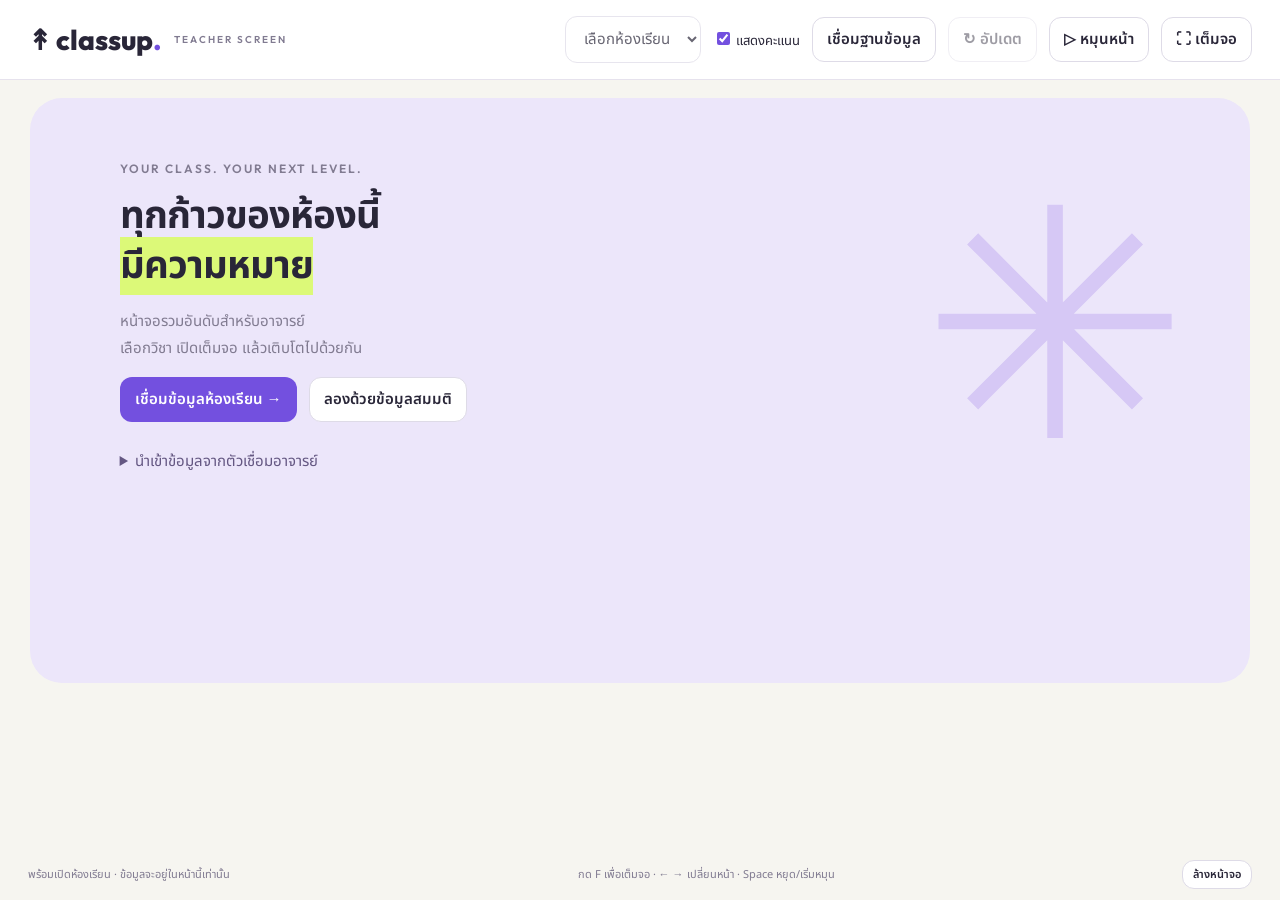
==== teacher.html @ f37948c9 "Add 16:9 teacher classroom screen with owner-only Sheets connector" ====
<!doctype html><html lang="th"><head><meta charset="utf-8"><meta name="viewport" content="width=device-width,initial-scale=1"><title>ClassUp · หน้าจอประจำห้อง</title><link rel="preconnect" href="https://fonts.googleapis.com"><link href="https://fonts.googleapis.com/css2?family=Noto+Sans+Thai:wght@400;500;600;700;800&family=Outfit:wght@500;600;700;800&display=swap" rel="stylesheet"><link rel="stylesheet" href="teacher.css"></head><body>
<header class="controls"><a href="index.html" class="brand">↟ classup<span>.</span></a><span class="teacher-label">TEACHER SCREEN</span><select id="group" aria-label="รายวิชาและกลุ่มเรียน" disabled><option>เลือกห้องเรียน</option></select><label><input id="showScores" type="checkbox" checked> แสดงคะแนน</label><button id="connect">เชื่อมฐานข้อมูล</button><button id="refresh" disabled>↻ อัปเดต</button><button id="rotate" aria-pressed="false">▷ หมุนหน้า</button><button id="full">⛶ เต็มจอ</button></header>
<main id="board" class="board"><section class="welcome"><div class="eyebrow">YOUR CLASS. YOUR NEXT LEVEL.</div><h1>ทุกก้าวของห้องนี้<br><em>มีความหมาย</em></h1><p>หน้าจอรวมอันดับสำหรับอาจารย์<br>เลือกวิชา เปิดเต็มจอ แล้วเติบโตไปด้วยกัน</p><div class="welcome-actions"><button id="start" class="primary">เชื่อมข้อมูลห้องเรียน →</button><button id="demo">ลองด้วยข้อมูลสมมติ</button></div><details><summary>นำเข้าข้อมูลจากตัวเชื่อมอาจารย์</summary><p>หากเบราว์เซอร์ไม่ส่งข้อมูลระหว่างหน้าต่าง ให้ดาวน์โหลดไฟล์จากตัวเชื่อมแล้วนำเข้าที่นี่</p><input id="import" type="file" accept=".json,application/json" aria-label="นำเข้าไฟล์คะแนนสำหรับจออาจารย์"></details></section></main><footer><span id="status" role="status">พร้อมเปิดห้องเรียน · ข้อมูลจะอยู่ในหน้านี้เท่านั้น</span><span>กด F เพื่อเต็มจอ · ← → เปลี่ยนหน้า · Space หยุด/เริ่มหมุน</span><button id="clear">ล้างหน้าจอ</button></footer><script src="teacher-config.js"></script><script src="teacher.js"></script></body></html>
---- teacher.css ----
:root{--bg:#f6f5f0;--ink:#292638;--muted:#817b91;--purple:#7350df;--lime:#dcf978}*{box-sizing:border-box}body{margin:0;background:var(--bg);color:var(--ink);font:15px 'Noto Sans Thai',sans-serif}button,select,input{font:inherit}button,select{border:1px solid #dedbe7;background:white;border-radius:12px;padding:10px 14px;color:var(--ink)}button{cursor:pointer;font-weight:600}button:hover{background:#eee8fc}button:focus-visible,select:focus-visible,summary:focus-visible{outline:3px solid #9a7ee9;outline-offset:3px}button:disabled{opacity:.45;cursor:default}.controls{display:flex;align-items:center;gap:12px;padding:16px 28px;border-bottom:1px solid #e6e2ed;background:#fff}.brand{font:800 28px Outfit,sans-serif;text-decoration:none;color:var(--ink);white-space:nowrap}.brand span{color:var(--purple)}.teacher-label{font:600 10px Outfit;color:var(--muted);letter-spacing:2px;margin-right:auto}.controls label{white-space:nowrap;font-size:13px}.controls input{accent-color:var(--purple)}select{max-width:230px}.board{width:min(100%,1800px);margin:auto;padding:26px 34px;min-height:calc(100vh - 124px)}.welcome{padding:7vh 7vw;background:#ece6fa;border-radius:32px;min-height:65vh;position:relative;overflow:hidden}.welcome:after{content:'✳';font-size:320px;color:#d6c8f5;position:absolute;right:5%;top:0;pointer-events:none}.eyebrow{font:600 12px Outfit;letter-spacing:2px;color:var(--muted)}h1{font-size:clamp(30px,3vw,58px);line-height:1.3;letter-spacing:-1px;margin:16px 0}h1 em{font-style:normal;background:var(--lime)}p{color:var(--muted);line-height:1.8}.welcome-actions{display:flex;gap:12px;position:relative;z-index:1}.primary{background:var(--purple);color:white;border-color:transparent}details{margin-top:28px;max-width:650px;position:relative;z-index:1}summary{cursor:pointer;color:#645782}.board-head{display:flex;align-items:center;justify-content:space-between;margin-bottom:22px}.board-head h1{font-size:clamp(26px,2.4vw,44px);margin:6px 0}.board-head p{margin:0}.live-tag{padding:8px 16px;border-radius:30px;background:#e9f3ce;font-size:13px}.stage{display:grid;grid-template-columns:minmax(0,1.03fr) minmax(0,1fr);gap:24px}.podium-panel{background:var(--purple);border-radius:26px;padding:24px;color:white;overflow:hidden}.section-head{display:flex;align-items:center;justify-content:space-between;gap:12px}.section-head h2{margin:0;font-size:22px}.section-head small{opacity:.8}.podium{display:grid;grid-template-columns:1fr 1.15fr 1fr;align-items:end;gap:12px;text-align:center;margin-top:20px}.podium-person{background:#ffffff16;border-radius:20px 20px 8px 8px;padding:18px 8px 12px;min-width:0}.podium-person.winner{background:#ffffff24;padding-top:26px}.avatar{width:60px;height:60px;display:grid;place-items:center;border-radius:50%;background:#eee7ff;font-size:36px;margin:0 auto 8px}.winner .avatar{width:76px;height:76px;font-size:44px}.person-name{overflow:hidden;text-overflow:ellipsis;white-space:nowrap;font-size:20px;font-weight:700}.badge{height:58px;width:58px;object-fit:contain;vertical-align:middle}.rank-num{font:800 36px Outfit;color:var(--lime);margin:5px}.score{font:700 26px Outfit}.score small{font:400 12px 'Noto Sans Thai';opacity:.7}.runners{margin-top:14px;display:grid;grid-template-columns:1fr 1fr;gap:10px}.runner{display:flex;align-items:center;gap:10px;padding:10px 12px;background:#ffffff14;border-radius:14px;min-width:0}.runner .person-name{font-size:17px;flex:1}.runner .badge{width:40px;height:40px}.runner .score{font-size:20px}.top-note{font-size:12px;opacity:.8;margin:14px 0 0}.ranking{background:white;border:1px solid #e9e5ef;border-radius:26px;padding:22px;display:flex;flex-direction:column}.ranking .section-head{margin-bottom:10px}.pager{display:flex;align-items:center;gap:8px;font:600 13px Outfit}.pager button{padding:4px 12px}table{border-collapse:collapse;width:100%;table-layout:fixed}th{text-align:left;font-weight:400;font-size:12px;color:var(--muted);padding:9px 8px;border-bottom:1px solid #eae6ef}td{padding:10px 8px;border-bottom:1px solid #f2eff6;font-size:19px;height:55px}td:first-child{font:700 21px Outfit;color:var(--purple)}th:first-child{width:62px}th:nth-child(3){width:145px}th:last-child{text-align:right;width:100px}td:last-child{text-align:right;font:700 23px Outfit}td:nth-child(2){overflow:hidden;text-overflow:ellipsis;white-space:nowrap}.rank-label{font:600 14px Outfit;display:inline-flex;align-items:center;gap:4px}.rank-label .badge{width:35px;height:35px}.summary{display:grid;grid-template-columns:1fr 1fr 2.4fr;gap:18px;margin-top:22px}.metric{background:white;border:1px solid #e9e5ef;border-radius:20px;padding:18px 22px}.metric-label{font-size:13px;color:var(--muted)}.metric strong{display:block;font:700 34px Outfit;margin-top:4px}.metric strong small{font:400 12px 'Noto Sans Thai';color:var(--muted)}.distribution{display:flex;gap:12px;justify-content:space-between;margin-top:12px}.distribution span{text-align:center;flex:1;font:600 12px Outfit}.distribution b{display:block;font-size:20px;margin-top:5px}.distribution i{display:block;height:6px;border-radius:5px;margin-top:6px}footer{display:flex;justify-content:space-between;align-items:center;gap:20px;padding:8px 28px;color:var(--muted);font-size:11px}footer button{font-size:11px;padding:5px 10px}.error{color:#b52d55!important}.demo-tag{background:#fff0ce}.empty{text-align:center;padding:50px;color:var(--muted)}:fullscreen .controls{opacity:0;position:absolute;top:0;left:0;right:0;z-index:5;transition:opacity .2s}:fullscreen .controls:hover,:fullscreen .controls:focus-within{opacity:1}:fullscreen .board{padding-top:20px;min-height:calc(100vh - 36px)}:fullscreen footer{padding-top:0}@media(min-width:1500px){.podium-person{padding:30px 10px 18px}.winner .avatar{width:100px;height:100px;font-size:60px}.avatar{width:80px;height:80px;font-size:48px}td{height:65px;font-size:24px}.person-name{font-size:25px}.score{font-size:34px}.metric strong{font-size:42px}}@media(max-width:1000px){.controls{flex-wrap:wrap;padding:12px}.teacher-label{display:none}.board{padding:18px}.stage{grid-template-columns:1fr}.summary{grid-template-columns:1fr 1fr}.metric:last-child{grid-column:1/-1}footer{flex-wrap:wrap}.welcome:after{opacity:.3}.controls button{font-size:12px}.board-head{align-items:flex-start}.board-head p{font-size:12px}}@media(prefers-reduced-motion:reduce){*{transition:none!important}}
@media(min-width:1001px){.board{padding:18px 30px}.board-head{margin-bottom:16px}.board-head h1{font-size:32px}.podium-person{padding:12px 8px}.podium-person.winner{padding-top:18px}.avatar{width:56px;height:56px;font-size:34px}.winner .avatar{width:72px;height:72px;font-size:44px}.rank-num{font-size:28px;margin:2px}.person-name{font-size:22px}.score{font-size:28px}.podium{margin-top:14px}.podium-panel{padding:20px}.podium-person .badge{height:48px;width:48px}.ranking{padding:18px 22px}td{height:48px;padding:7px 8px;font-size:21px}.summary{margin-top:16px}.metric{padding:12px 20px}.metric strong{font-size:32px}.distribution{margin-top:8px}.top-note{color:#eee5ff}.welcome{min-height:65vh}}
@media(min-width:1001px){.ranking td{height:42px;padding:4px 8px}.ranking .badge{height:28px;width:28px}.podium-panel{padding:16px 20px}.board-head p{font-size:13px}.board-head h1{margin:3px 0}.summary .metric{padding:10px 20px}footer{padding-top:4px;padding-bottom:4px}}
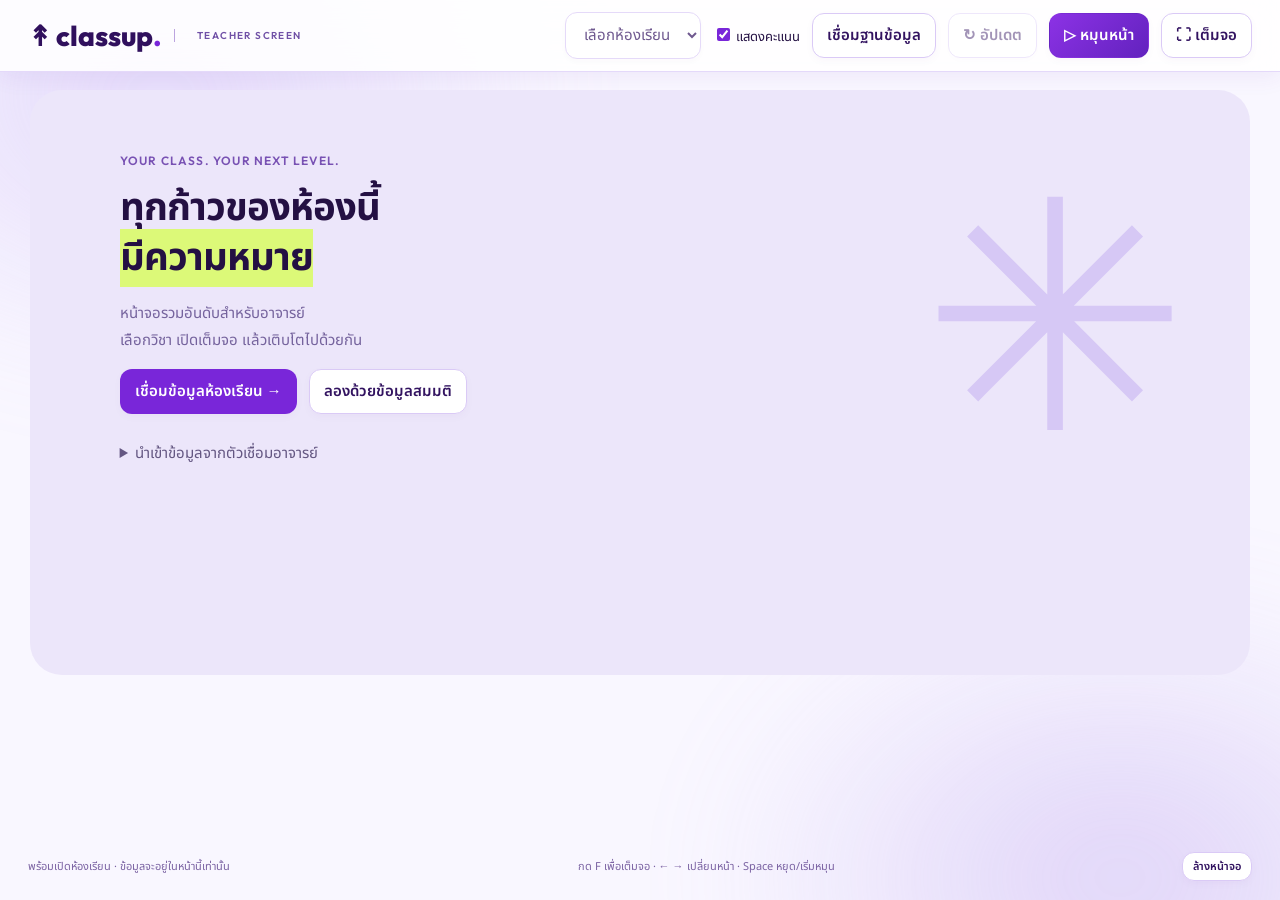
==== commit 9fc163f8: "Refresh teacher screen with lavender cards and gentle podium motion" ====
--- a/teacher.html
+++ b/teacher.html
@@ -1,4 +1,5 @@
-<!doctype html><html lang="th"><head><meta charset="utf-8"><meta name="viewport" content="width=device-width,initial-scale=1"><title>ClassUp · หน้าจอประจำห้อง</title><link rel="preconnect" href="https://fonts.googleapis.com"><link href="https://fonts.googleapis.com/css2?family=Noto+Sans+Thai:wght@400;500;600;700;800&family=Outfit:wght@500;600;700;800&display=swap" rel="stylesheet"><link rel="stylesheet" href="teacher.css"></head><body>
+<!doctype html><html lang="th"><head><meta charset="utf-8"><meta name="viewport" content="width=device-width,initial-scale=1"><title>ClassUp · หน้าจอประจำห้อง</title><link rel="preconnect" href="https://fonts.googleapis.com"><link href="https://fonts.googleapis.com/css2?family=Noto+Sans+Thai:wght@400;500;600;700;800&family=Outfit:wght@500;600;700;800&display=swap" rel="stylesheet"><link rel="stylesheet" href="teacher.css?v=spotlight-20261104"></head><body>
 <header class="controls"><a href="index.html" class="brand">↟ classup<span>.</span></a><span class="teacher-label">TEACHER SCREEN</span><select id="group" aria-label="รายวิชาและกลุ่มเรียน" disabled><option>เลือกห้องเรียน</option></select><label><input id="showScores" type="checkbox" checked> แสดงคะแนน</label><button id="connect">เชื่อมฐานข้อมูล</button><button id="refresh" disabled>↻ อัปเดต</button><button id="rotate" aria-pressed="false">▷ หมุนหน้า</button><button id="full">⛶ เต็มจอ</button></header>
-<main id="board" class="board"><section class="welcome"><div class="eyebrow">YOUR CLASS. YOUR NEXT LEVEL.</div><h1>ทุกก้าวของห้องนี้<br><em>มีความหมาย</em></h1><p>หน้าจอรวมอันดับสำหรับอาจารย์<br>เลือกวิชา เปิดเต็มจอ แล้วเติบโตไปด้วยกัน</p><div class="welcome-actions"><button id="start" class="primary">เชื่อมข้อมูลห้องเรียน →</button><button id="demo">ลองด้วยข้อมูลสมมติ</button></div><details><summary>นำเข้าข้อมูลจากตัวเชื่อมอาจารย์</summary><p>หากเบราว์เซอร์ไม่ส่งข้อมูลระหว่างหน้าต่าง ให้ดาวน์โหลดไฟล์จากตัวเชื่อมแล้วนำเข้าที่นี่</p><input id="import" type="file" accept=".json,application/json" aria-label="นำเข้าไฟล์คะแนนสำหรับจออาจารย์"></details></section></main><footer><span id="status" role="status">พร้อมเปิดห้องเรียน · ข้อมูลจะอยู่ในหน้านี้เท่านั้น</span><span>กด F เพื่อเต็มจอ · ← → เปลี่ยนหน้า · Space หยุด/เริ่มหมุน</span><button id="clear">ล้างหน้าจอ</button></footer><script src="teacher-config.js"></script><script src="teacher.js"></script></body></html>
-
+<main id="board" class="board"><section class="welcome"><div class="eyebrow">YOUR CLASS. YOUR NEXT LEVEL.</div><h1>ทุกก้าวของห้องนี้<br><em>มีความหมาย</em></h1><p>หน้าจอรวมอันดับสำหรับอาจารย์<br>เลือกวิชา เปิดเต็มจอ แล้วเติบโตไปด้วยกัน</p><div class="welcome-actions"><button id="start" class="primary">เชื่อมข้อมูลห้องเรียน →</button><button id="demo">ลองด้วยข้อมูลสมมติ</button></div><details><summary>นำเข้าข้อมูลจากตัวเชื่อมอาจารย์</summary><p>หากเบราว์เซอร์ไม่ส่งข้อมูลระหว่างหน้าต่าง ให้ดาวน์โหลดไฟล์จากตัวเชื่อมแล้วนำเข้าที่นี่</p><input id="import" type="file" accept=".json,application/json" aria-label="นำเข้าไฟล์คะแนนสำหรับจออาจารย์"></details></section></main><footer><span id="status" role="status">พร้อมเปิดห้องเรียน · ข้อมูลจะอยู่ในหน้านี้เท่านั้น</span><span>กด F เพื่อเต็มจอ · ← → เปลี่ยนหน้า · Space หยุด/เริ่มหมุน</span><button id="clear">ล้างหน้าจอ</button></footer><script src="teacher-config.js"></script><script src="avatar-renderer.js?v=avatar-sync1"></script><script src="teacher.js?v=avatar-sync1"></script></body></html>
+
+
--- a/teacher.css
+++ b/teacher.css
@@ -1,4 +1,54 @@
 :root{--bg:#f6f5f0;--ink:#292638;--muted:#817b91;--purple:#7350df;--lime:#dcf978}*{box-sizing:border-box}body{margin:0;background:var(--bg);color:var(--ink);font:15px 'Noto Sans Thai',sans-serif}button,select,input{font:inherit}button,select{border:1px solid #dedbe7;background:white;border-radius:12px;padding:10px 14px;color:var(--ink)}button{cursor:pointer;font-weight:600}button:hover{background:#eee8fc}button:focus-visible,select:focus-visible,summary:focus-visible{outline:3px solid #9a7ee9;outline-offset:3px}button:disabled{opacity:.45;cursor:default}.controls{display:flex;align-items:center;gap:12px;padding:16px 28px;border-bottom:1px solid #e6e2ed;background:#fff}.brand{font:800 28px Outfit,sans-serif;text-decoration:none;color:var(--ink);white-space:nowrap}.brand span{color:var(--purple)}.teacher-label{font:600 10px Outfit;color:var(--muted);letter-spacing:2px;margin-right:auto}.controls label{white-space:nowrap;font-size:13px}.controls input{accent-color:var(--purple)}select{max-width:230px}.board{width:min(100%,1800px);margin:auto;padding:26px 34px;min-height:calc(100vh - 124px)}.welcome{padding:7vh 7vw;background:#ece6fa;border-radius:32px;min-height:65vh;position:relative;overflow:hidden}.welcome:after{content:'✳';font-size:320px;color:#d6c8f5;position:absolute;right:5%;top:0;pointer-events:none}.eyebrow{font:600 12px Outfit;letter-spacing:2px;color:var(--muted)}h1{font-size:clamp(30px,3vw,58px);line-height:1.3;letter-spacing:-1px;margin:16px 0}h1 em{font-style:normal;background:var(--lime)}p{color:var(--muted);line-height:1.8}.welcome-actions{display:flex;gap:12px;position:relative;z-index:1}.primary{background:var(--purple);color:white;border-color:transparent}details{margin-top:28px;max-width:650px;position:relative;z-index:1}summary{cursor:pointer;color:#645782}.board-head{display:flex;align-items:center;justify-content:space-between;margin-bottom:22px}.board-head h1{font-size:clamp(26px,2.4vw,44px);margin:6px 0}.board-head p{margin:0}.live-tag{padding:8px 16px;border-radius:30px;background:#e9f3ce;font-size:13px}.stage{display:grid;grid-template-columns:minmax(0,1.03fr) minmax(0,1fr);gap:24px}.podium-panel{background:var(--purple);border-radius:26px;padding:24px;color:white;overflow:hidden}.section-head{display:flex;align-items:center;justify-content:space-between;gap:12px}.section-head h2{margin:0;font-size:22px}.section-head small{opacity:.8}.podium{display:grid;grid-template-columns:1fr 1.15fr 1fr;align-items:end;gap:12px;text-align:center;margin-top:20px}.podium-person{background:#ffffff16;border-radius:20px 20px 8px 8px;padding:18px 8px 12px;min-width:0}.podium-person.winner{background:#ffffff24;padding-top:26px}.avatar{width:60px;height:60px;display:grid;place-items:center;border-radius:50%;background:#eee7ff;font-size:36px;margin:0 auto 8px}.winner .avatar{width:76px;height:76px;font-size:44px}.person-name{overflow:hidden;text-overflow:ellipsis;white-space:nowrap;font-size:20px;font-weight:700}.badge{height:58px;width:58px;object-fit:contain;vertical-align:middle}.rank-num{font:800 36px Outfit;color:var(--lime);margin:5px}.score{font:700 26px Outfit}.score small{font:400 12px 'Noto Sans Thai';opacity:.7}.runners{margin-top:14px;display:grid;grid-template-columns:1fr 1fr;gap:10px}.runner{display:flex;align-items:center;gap:10px;padding:10px 12px;background:#ffffff14;border-radius:14px;min-width:0}.runner .person-name{font-size:17px;flex:1}.runner .badge{width:40px;height:40px}.runner .score{font-size:20px}.top-note{font-size:12px;opacity:.8;margin:14px 0 0}.ranking{background:white;border:1px solid #e9e5ef;border-radius:26px;padding:22px;display:flex;flex-direction:column}.ranking .section-head{margin-bottom:10px}.pager{display:flex;align-items:center;gap:8px;font:600 13px Outfit}.pager button{padding:4px 12px}table{border-collapse:collapse;width:100%;table-layout:fixed}th{text-align:left;font-weight:400;font-size:12px;color:var(--muted);padding:9px 8px;border-bottom:1px solid #eae6ef}td{padding:10px 8px;border-bottom:1px solid #f2eff6;font-size:19px;height:55px}td:first-child{font:700 21px Outfit;color:var(--purple)}th:first-child{width:62px}th:nth-child(3){width:145px}th:last-child{text-align:right;width:100px}td:last-child{text-align:right;font:700 23px Outfit}td:nth-child(2){overflow:hidden;text-overflow:ellipsis;white-space:nowrap}.rank-label{font:600 14px Outfit;display:inline-flex;align-items:center;gap:4px}.rank-label .badge{width:35px;height:35px}.summary{display:grid;grid-template-columns:1fr 1fr 2.4fr;gap:18px;margin-top:22px}.metric{background:white;border:1px solid #e9e5ef;border-radius:20px;padding:18px 22px}.metric-label{font-size:13px;color:var(--muted)}.metric strong{display:block;font:700 34px Outfit;margin-top:4px}.metric strong small{font:400 12px 'Noto Sans Thai';color:var(--muted)}.distribution{display:flex;gap:12px;justify-content:space-between;margin-top:12px}.distribution span{text-align:center;flex:1;font:600 12px Outfit}.distribution b{display:block;font-size:20px;margin-top:5px}.distribution i{display:block;height:6px;border-radius:5px;margin-top:6px}footer{display:flex;justify-content:space-between;align-items:center;gap:20px;padding:8px 28px;color:var(--muted);font-size:11px}footer button{font-size:11px;padding:5px 10px}.error{color:#b52d55!important}.demo-tag{background:#fff0ce}.empty{text-align:center;padding:50px;color:var(--muted)}:fullscreen .controls{opacity:0;position:absolute;top:0;left:0;right:0;z-index:5;transition:opacity .2s}:fullscreen .controls:hover,:fullscreen .controls:focus-within{opacity:1}:fullscreen .board{padding-top:20px;min-height:calc(100vh - 36px)}:fullscreen footer{padding-top:0}@media(min-width:1500px){.podium-person{padding:30px 10px 18px}.winner .avatar{width:100px;height:100px;font-size:60px}.avatar{width:80px;height:80px;font-size:48px}td{height:65px;font-size:24px}.person-name{font-size:25px}.score{font-size:34px}.metric strong{font-size:42px}}@media(max-width:1000px){.controls{flex-wrap:wrap;padding:12px}.teacher-label{display:none}.board{padding:18px}.stage{grid-template-columns:1fr}.summary{grid-template-columns:1fr 1fr}.metric:last-child{grid-column:1/-1}footer{flex-wrap:wrap}.welcome:after{opacity:.3}.controls button{font-size:12px}.board-head{align-items:flex-start}.board-head p{font-size:12px}}@media(prefers-reduced-motion:reduce){*{transition:none!important}}
-@media(min-width:1001px){.board{padding:18px 30px}.board-head{margin-bottom:16px}.board-head h1{font-size:32px}.podium-person{padding:12px 8px}.podium-person.winner{padding-top:18px}.avatar{width:56px;height:56px;font-size:34px}.winner .avatar{width:72px;height:72px;font-size:44px}.rank-num{font-size:28px;margin:2px}.person-name{font-size:22px}.score{font-size:28px}.podium{margin-top:14px}.podium-panel{padding:20px}.podium-person .badge{height:48px;width:48px}.ranking{padding:18px 22px}td{height:48px;padding:7px 8px;font-size:21px}.summary{margin-top:16px}.metric{padding:12px 20px}.metric strong{font-size:32px}.distribution{margin-top:8px}.top-note{color:#eee5ff}.welcome{min-height:65vh}}
-@media(min-width:1001px){.ranking td{height:42px;padding:4px 8px}.ranking .badge{height:28px;width:28px}.podium-panel{padding:16px 20px}.board-head p{font-size:13px}.board-head h1{margin:3px 0}.summary .metric{padding:10px 20px}footer{padding-top:4px;padding-bottom:4px}}
-
+@media(min-width:1001px){.board{padding:18px 30px}.board-head{margin-bottom:16px}.board-head h1{font-size:32px}.podium-person{padding:12px 8px}.podium-person.winner{padding-top:18px}.avatar{width:56px;height:56px;font-size:34px}.winner .avatar{width:72px;height:72px;font-size:44px}.rank-num{font-size:28px;margin:2px}.person-name{font-size:22px}.score{font-size:28px}.podium{margin-top:14px}.podium-panel{padding:20px}.podium-person .badge{height:48px;width:48px}.ranking{padding:18px 22px}td{height:48px;padding:7px 8px;font-size:21px}.summary{margin-top:16px}.metric{padding:12px 20px}.metric strong{font-size:32px}.distribution{margin-top:8px}.top-note{color:#eee5ff}.welcome{min-height:65vh}}
+@media(min-width:1001px){.ranking td{height:42px;padding:4px 8px}.ranking .badge{height:28px;width:28px}.podium-panel{padding:16px 20px}.board-head p{font-size:13px}.board-head h1{margin:3px 0}.summary .metric{padding:10px 20px}footer{padding-top:4px;padding-bottom:4px}}
+@media(min-width:1001px){html.presenting .controls{opacity:0;position:absolute;top:0;left:0;right:0;z-index:5}html.presenting .controls:hover,html.presenting .controls:focus-within{opacity:1}html.presenting .board{padding-top:12px;min-height:0}}
+
+
+
+/* Saved student avatars: preserve the Student SVG viewBox and unclipped headgear. */
+.podium-person > svg.avatar{display:block;width:92px;height:98px;margin:0 auto;border-radius:0;background:none;overflow:visible}.podium-person.winner > svg.avatar{width:112px;height:118px}.runner > svg.avatar{width:38px;height:40px;flex:none;overflow:visible;background:none;border-radius:0}.table-person{display:flex;align-items:center;gap:9px}.table-person > svg.avatar{width:34px;height:36px;flex:none;overflow:visible;background:none;border-radius:0}
+
+/* Classroom spotlight visual refresh — 2026-11-04 */
+:root{--bg:#f8f5ff;--ink:#241043;--muted:#75639d;--purple:#7926d9}
+body{isolation:isolate;background:#f9f7ff}
+body:before,body:after{content:"";position:fixed;z-index:-1;pointer-events:none;width:65vw;height:65vh;border-radius:50%;filter:blur(65px);opacity:.45;background:radial-gradient(ellipse,#c7b1f5,transparent 68%);animation:ambientDrift 22s ease-in-out infinite alternate}
+body:before{left:-20vw;top:-22vh}body:after{right:-20vw;bottom:-30vh;animation-delay:-11s;background:radial-gradient(ellipse,#bda4ef,transparent 70%)}
+.controls{background:#ffffffdf;box-shadow:0 4px 22px #6933b315;border-bottom:1px solid #e4d9fa;padding:12px 28px;gap:12px;backdrop-filter:blur(18px)}
+.brand{color:#30105d}.teacher-label{color:#7050a6;border-left:1px solid #bca4df;padding-left:22px;letter-spacing:1.4px}
+button,select{border-color:#dacaf6;box-shadow:0 3px 8px #572c8e08;color:#321360}
+#rotate{background:linear-gradient(135deg,#8c32e5,#6222be);color:white;border-color:transparent}
+.board{position:relative}.eyebrow{color:#7851b3;letter-spacing:1.2px}.board-head p{color:#77629d}
+.live-tag{background:#e5f3d0;border:2px solid #fff;box-shadow:0 4px 16px #b1a1cb20;color:#30204e}
+.stage{gap:22px;grid-template-columns:minmax(0,1.01fr) minmax(0,1fr)}
+.podium-panel{position:relative;isolation:isolate;overflow:hidden;background:linear-gradient(135deg,#9847e5 0%,#7742cf 42%,#5e32ae 100%);border:1px solid #bd8cf0;border-radius:24px;box-shadow:0 8px 25px #6430b82a}
+.podium-panel:before{content:"";position:absolute;inset:-40%;z-index:-1;pointer-events:none;background:radial-gradient(ellipse at 35% 25%,#edc9ff65,transparent 40%),radial-gradient(ellipse at 80% 70%,#42207866,transparent 50%);animation:ambientDrift 18s ease-in-out infinite alternate}
+.section-head h2{font-weight:800}.podium-panel .section-head small{border:1px solid #ffffff35;border-radius:30px;padding:4px 14px;background:#ffffff1c;opacity:1}
+.podium{gap:14px;padding-top:26px;align-items:end;margin-top:16px}
+.podium-person{position:relative;color:#2b0c54;background:linear-gradient(145deg,#dfbcffb8,#c19aefbd);border:1px solid #f4e5ff9c;border-radius:22px;padding:30px 8px 14px;box-shadow:inset 0 0 24px #ffffff18,0 5px 16px #38146916;transform-origin:50% 90%;animation:podiumBreathe 5.8s ease-in-out infinite}
+.podium-person:nth-child(1){animation-delay:-1.9s}.podium-person:nth-child(3){animation-delay:-3.8s}
+.podium-person.winner{background:linear-gradient(140deg,#f0dcffed,#d8b4f6e3);border:2px solid #fff1ff;padding-top:36px;box-shadow:0 0 26px #efcaff55,inset 0 0 28px #fff5;z-index:1}
+.podium-person.winner:before{content:"♛";position:absolute;top:-58px;left:calc(50% - 25px);width:50px;color:#ffdf62;font-size:42px;line-height:1;text-shadow:0 3px 10px #ffdd794d}
+.rank-num{position:absolute;top:-19px;left:50%;transform:translateX(-50%);margin:0;background:linear-gradient(#f9f1ff,#d9bbf9);color:#6420b7;padding:3px 20px;border-radius:24px;font-size:25px;box-shadow:0 4px 10px #50277a26}
+.winner .rank-num{background:linear-gradient(#fff9c1,#ffe364);color:#3a155f}
+.podium-person > svg.avatar{width:88px;height:94px;margin:0 auto 8px}
+.podium-person.winner > svg.avatar{width:105px;height:111px}
+.podium-person .person-name{font-size:clamp(16px,1.15vw,23px);margin:3px 0 4px}
+.podium-person .score{margin-top:5px;font-size:28px}.podium-person .score small{color:#4a246e}
+.runner{background:#ffffff20;border:1px solid #ffffff18;box-shadow:inset 0 0 15px #ffffff0d}
+.runner .person-name{font-size:16px}.runner .score{font-size:20px}.runner > svg.avatar{margin:0;flex:0 0 32px;width:32px}
+.ranking{border-color:#e3d7fa;border-radius:24px;background:#ffffffdf;box-shadow:0 7px 24px #6936aa0c}
+.ranking th{background:#f0e9fc;color:#5a3883;font-weight:500;border:0}.ranking th:first-child{border-radius:12px 0 0 12px}.ranking th:last-child{border-radius:0 12px 12px 0}
+.ranking td{border-bottom-color:#eee7fa}.ranking tbody tr:nth-child(even){background:#f8f5ff99}
+.ranking .table-person{justify-content:flex-start;text-align:left;overflow:hidden;text-overflow:ellipsis;gap:12px}
+.ranking .table-person > svg.avatar{margin:0;display:block;flex:0 0 32px;width:32px;height:35px}
+.ranking th:first-child{width:48px}.ranking th:nth-child(3){width:130px}.ranking th:last-child{width:94px}
+.rank-label{background:#f0e7fc;border-radius:22px;padding:2px 8px;font-size:13px;color:#34135f;white-space:nowrap}
+.pager button{border-radius:50%;width:32px;height:32px;padding:0}
+.summary{grid-template-columns:1fr 1fr 2.7fr}.metric{border-color:#e2d5f8;background:#ffffffd9;box-shadow:0 5px 22px #6735a80b}
+.metric-label{color:#624584;font-weight:500}.metric strong{font-weight:800;color:#2d104f}
+.distribution span+span{border-left:1px solid #ece2fa}.distribution i{margin-left:5px;margin-right:5px}
+footer{color:#7b63a3}
+@keyframes ambientDrift{from{transform:translate3d(-2%,0,0) rotate(-5deg)}to{transform:translate3d(7%,5%,0) rotate(8deg)}}
+@keyframes podiumBreathe{0%,100%{transform:scale(1)}50%{transform:scale(1.018)}}
+@media(max-width:1000px){.stage{grid-template-columns:1fr}.summary{grid-template-columns:1fr 1fr}.podium-person .person-name{font-size:16px}.controls{flex-wrap:wrap}.ranking td{font-size:16px}}
+@media(prefers-reduced-motion:reduce){body:before,body:after,.podium-panel:before,.podium-person{animation:none!important;transform:none}}
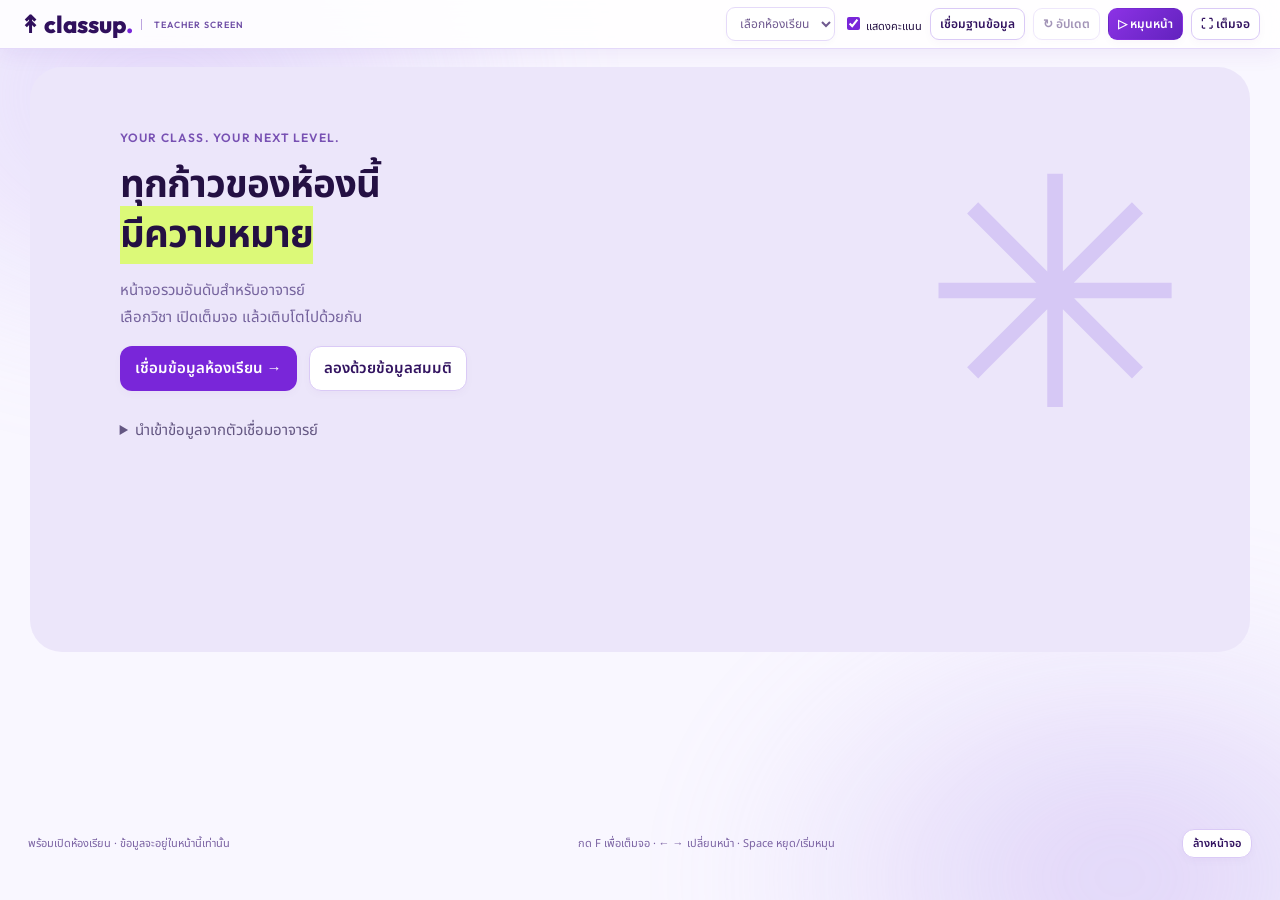
==== commit 40c4b959: "Focus classroom screen on rankings and temporary local QR upload" ====
--- a/teacher.html
+++ b/teacher.html
@@ -1,5 +1,5 @@
-<!doctype html><html lang="th"><head><meta charset="utf-8"><meta name="viewport" content="width=device-width,initial-scale=1"><title>ClassUp · หน้าจอประจำห้อง</title><link rel="preconnect" href="https://fonts.googleapis.com"><link href="https://fonts.googleapis.com/css2?family=Noto+Sans+Thai:wght@400;500;600;700;800&family=Outfit:wght@500;600;700;800&display=swap" rel="stylesheet"><link rel="stylesheet" href="teacher.css?v=spotlight-20261104"></head><body>
+<!doctype html><html lang="th"><head><meta charset="utf-8"><meta name="viewport" content="width=device-width,initial-scale=1"><title>ClassUp · หน้าจอประจำห้อง</title><link rel="preconnect" href="https://fonts.googleapis.com"><link href="https://fonts.googleapis.com/css2?family=Noto+Sans+Thai:wght@400;500;600;700;800&family=Outfit:wght@500;600;700;800&display=swap" rel="stylesheet"><link rel="stylesheet" href="teacher.css?v=classroom-qr1"></head><body>
 <header class="controls"><a href="index.html" class="brand">↟ classup<span>.</span></a><span class="teacher-label">TEACHER SCREEN</span><select id="group" aria-label="รายวิชาและกลุ่มเรียน" disabled><option>เลือกห้องเรียน</option></select><label><input id="showScores" type="checkbox" checked> แสดงคะแนน</label><button id="connect">เชื่อมฐานข้อมูล</button><button id="refresh" disabled>↻ อัปเดต</button><button id="rotate" aria-pressed="false">▷ หมุนหน้า</button><button id="full">⛶ เต็มจอ</button></header>
-<main id="board" class="board"><section class="welcome"><div class="eyebrow">YOUR CLASS. YOUR NEXT LEVEL.</div><h1>ทุกก้าวของห้องนี้<br><em>มีความหมาย</em></h1><p>หน้าจอรวมอันดับสำหรับอาจารย์<br>เลือกวิชา เปิดเต็มจอ แล้วเติบโตไปด้วยกัน</p><div class="welcome-actions"><button id="start" class="primary">เชื่อมข้อมูลห้องเรียน →</button><button id="demo">ลองด้วยข้อมูลสมมติ</button></div><details><summary>นำเข้าข้อมูลจากตัวเชื่อมอาจารย์</summary><p>หากเบราว์เซอร์ไม่ส่งข้อมูลระหว่างหน้าต่าง ให้ดาวน์โหลดไฟล์จากตัวเชื่อมแล้วนำเข้าที่นี่</p><input id="import" type="file" accept=".json,application/json" aria-label="นำเข้าไฟล์คะแนนสำหรับจออาจารย์"></details></section></main><footer><span id="status" role="status">พร้อมเปิดห้องเรียน · ข้อมูลจะอยู่ในหน้านี้เท่านั้น</span><span>กด F เพื่อเต็มจอ · ← → เปลี่ยนหน้า · Space หยุด/เริ่มหมุน</span><button id="clear">ล้างหน้าจอ</button></footer><script src="teacher-config.js"></script><script src="avatar-renderer.js?v=avatar-sync1"></script><script src="teacher.js?v=avatar-sync1"></script></body></html>
+<main id="board" class="board"><section class="welcome"><div class="eyebrow">YOUR CLASS. YOUR NEXT LEVEL.</div><h1>ทุกก้าวของห้องนี้<br><em>มีความหมาย</em></h1><p>หน้าจอรวมอันดับสำหรับอาจารย์<br>เลือกวิชา เปิดเต็มจอ แล้วเติบโตไปด้วยกัน</p><div class="welcome-actions"><button id="start" class="primary">เชื่อมข้อมูลห้องเรียน →</button><button id="demo">ลองด้วยข้อมูลสมมติ</button></div><details><summary>นำเข้าข้อมูลจากตัวเชื่อมอาจารย์</summary><p>หากเบราว์เซอร์ไม่ส่งข้อมูลระหว่างหน้าต่าง ให้ดาวน์โหลดไฟล์จากตัวเชื่อมแล้วนำเข้าที่นี่</p><input id="import" type="file" accept=".json,application/json" aria-label="นำเข้าไฟล์คะแนนสำหรับจออาจารย์"></details></section></main><footer><span id="status" role="status">พร้อมเปิดห้องเรียน · ข้อมูลจะอยู่ในหน้านี้เท่านั้น</span><span>กด F เพื่อเต็มจอ · ← → เปลี่ยนหน้า · Space หยุด/เริ่มหมุน</span><button id="clear">ล้างหน้าจอ</button></footer><script src="teacher-config.js"></script><script src="avatar-renderer.js?v=avatar-sync1"></script><script src="teacher.js?v=classroom-qr1"></script></body></html>
 
 
--- a/teacher.css
+++ b/teacher.css
@@ -52,3 +52,10 @@
 @keyframes podiumBreathe{0%,100%{transform:scale(1)}50%{transform:scale(1.018)}}
 @media(max-width:1000px){.stage{grid-template-columns:1fr}.summary{grid-template-columns:1fr 1fr}.podium-person .person-name{font-size:16px}.controls{flex-wrap:wrap}.ranking td{font-size:16px}}
 @media(prefers-reduced-motion:reduce){body:before,body:after,.podium-panel:before,.podium-person{animation:none!important;transform:none}}
+
+/* Classroom focus: results left, temporary class QR right. */
+.controls{padding:7px 20px;gap:8px}.controls .brand{font-size:24px}.controls .teacher-label{font-size:9px;padding-left:12px;letter-spacing:1px}.controls button,.controls select{font-size:12px;padding:6px 9px;border-radius:9px}.controls label{font-size:11px}.controls select{max-width:200px}
+.class-layout{display:grid;grid-template-columns:minmax(0,1.25fr) minmax(300px,.75fr);gap:24px;align-items:start}.results-column{min-width:0}.results-column .stage{grid-template-columns:1fr;gap:14px}.results-column .summary{display:none}.results-column .ranking{padding:12px 18px}.results-column .ranking td{height:35px;font-size:17px}.results-column .ranking .section-head h2{font-size:18px}
+.results-column .podium-panel{padding:16px 20px}.results-column .podium-person{padding-top:24px;padding-bottom:10px}.results-column .podium-person.winner{padding-top:30px}.results-column .podium-person > svg.avatar{width:64px;height:68px}.results-column .podium-person.winner > svg.avatar{width:76px;height:81px}.results-column .person-name{font-size:17px}.results-column .podium-person .badge{width:36px;height:36px}.results-column .podium-person .score{font-size:23px}.results-column .runners{margin-top:10px}.results-column .runner{padding:6px 10px}.results-column .top-note{margin-top:7px;font-size:10px}
+.class-sidebar{display:grid;gap:16px;min-width:0}.qr-panel{background:#fff;border:1px solid #e4d8fa;border-radius:24px;padding:18px;box-shadow:0 8px 26px #6b389a12}.qr-panel h2{font-size:21px}.qr-upload{cursor:pointer;font-size:12px;border:1px solid #d8c7ef;border-radius:10px;padding:6px 10px}.qr-stage{height:clamp(240px,33vh,420px);margin-top:12px;background:white;display:flex;align-items:center;justify-content:center;border-radius:14px;border:1px dashed #d7c9ec;overflow:hidden;padding:16px}.qr-stage img{display:block;max-width:100%;max-height:100%;object-fit:contain}.qr-empty{cursor:pointer;display:grid;gap:8px;text-align:center;color:#75529b}.qr-empty span{font-size:13px}.qr-note{display:flex;align-items:center;justify-content:space-between;gap:8px;font-size:10px;color:#89759f;margin-top:8px}.qr-note button{padding:3px 8px;font-size:11px}#qrError{font-size:12px;color:#ad2858;margin:4px 0 0}.class-awards{background:#ffffffc9;border:1px solid #e4d8fa;border-radius:22px;padding:16px}.class-awards h2{font-size:19px;margin:0 0 10px}.class-awards>small{font-size:10px;color:#8c7a9e}.award-card{padding:10px 12px;background:#f1eafa;border-radius:14px;margin-bottom:9px}.award-card h3{font-size:15px;margin:0 0 6px}.award-card p,.award-card small{font-size:11px;margin:0;color:#806896}.award-winners{display:flex;gap:8px;flex-wrap:wrap;max-height:100px;overflow:auto}.award-winners>div{display:flex;align-items:center;gap:6px;font-size:13px}.award-winners svg.avatar{width:30px;height:32px;margin:0;background:none;border-radius:0}
+@media(max-width:1000px){.class-layout{grid-template-columns:1fr}.class-sidebar{grid-template-columns:1fr 1fr}.qr-stage{height:260px}}@media(max-width:650px){.class-sidebar{grid-template-columns:1fr}.controls .brand{font-size:21px}.results-column .person-name{font-size:13px}}
